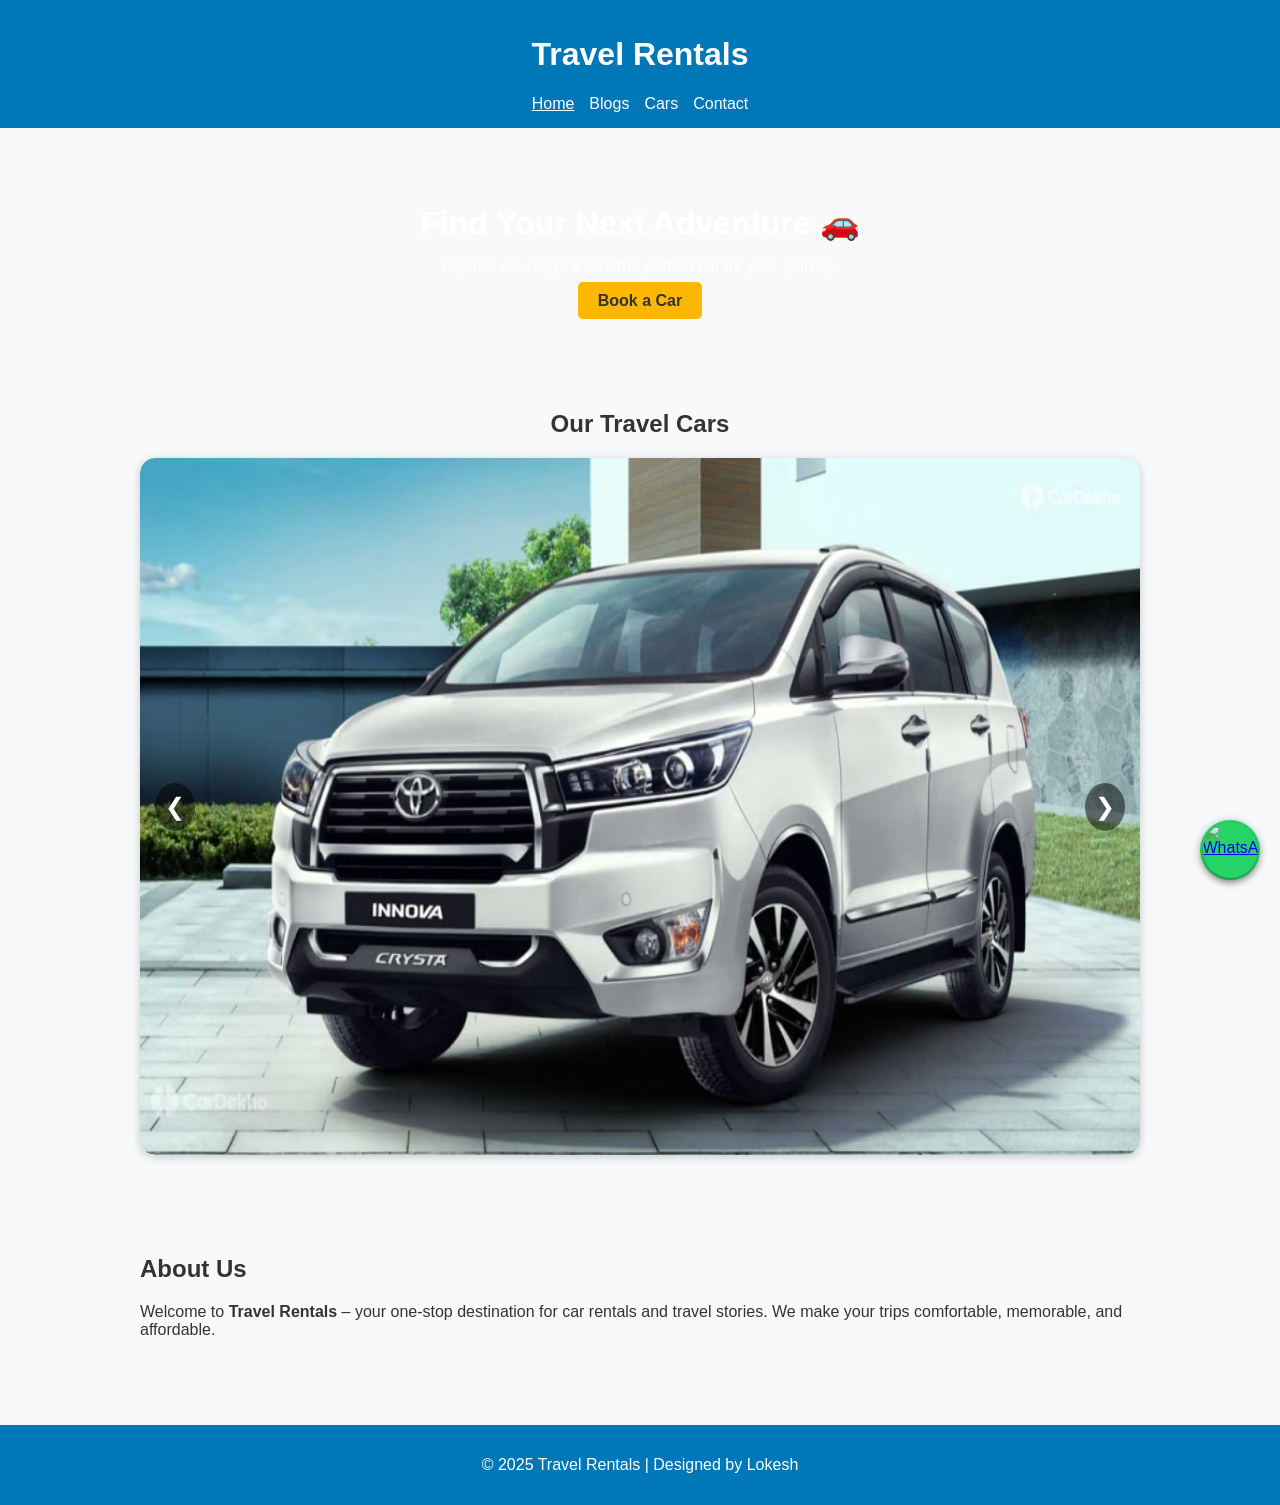
==== index.html @ 4d09bce2 "code added" ====
<!DOCTYPE html>
<html lang="en">
<head>
  <meta charset="UTF-8" />
  <meta name="viewport" content="width=device-width, initial-scale=1.0" />
  <title>Travel Rentals & Blog</title>
  <link rel="stylesheet" href="css/style.css" />
</head>
<body>
  <header>
    <h1>Travel Rentals</h1>
    <nav id="navbar">
      <a href="index.html" class="active">Home</a>
      <a href="blogs.html">Blogs</a>
      <a href="cars.html">Cars</a>
      <a href="contact.html">Contact</a>
    </nav>
  </header>

  <section class="hero">
    <h2>Find Your Next Adventure 🚗</h2>
    <p>Explore our blogs & rent the perfect car for your journey.</p>
    <a href="cars.html" class="btn">Book a Car</a>
  </section>

  <section class="slider-section">
  <h2>Our Travel Cars</h2>

  <div class="slider-container">
    <div class="slider">
      <img src="cars/innova.avif" alt="Slide 1" />
      <img src="cars/mahendra-xuv.jpg" alt="Slide 2" />
      <img src="cars/maruti-ertiga.jpg" alt="Slide 3" />
      <img src="cars/marutisuzuki-dzire.jpeg" alt="Slide 4" />
    </div>

    <button class="prev">&#10094;</button>
    <button class="next">&#10095;</button>
  </div>
</section>

  <section class="about">
    <h2>About Us</h2>
    <p>
      Welcome to <strong>Travel Rentals</strong> – your one-stop destination for car rentals and travel stories.
      We make your trips comfortable, memorable, and affordable.
    </p>
  </section>

  <footer>
    <p>© 2025 Travel Rentals | Designed by Lokesh</p>
  </footer>

  <!-- Floating WhatsApp Button -->
  <a href="https://wa.me/9111442103?text=Hi!%20I%20want%20to%20book%20a%20car%20for%20my%20trip."
     class="whatsapp-float" target="_blank">
    <img src="https://cdn-icons-png.flaticon.com/512/733/733585.png" alt="WhatsApp" />
  </a>

  <!-- Floating Book Now Button -->
  <a href="cars.html" class="book-now">Book Now</a>

  <script src="js/script.js"></script>
</body>
</html>
---- css/style.css ----
body {
  margin: 0;
  font-family: "Poppins", sans-serif;
  background: #f8f9fa;
  color: #333;
}

header {
  background: #0077b6;
  color: white;
  text-align: center;
  padding: 15px 0;
}

nav {
  display: flex;
  justify-content: center;
  flex-wrap: wrap;
  gap: 15px;
}
nav a {
  color: white;
  text-decoration: none;
  font-weight: 500;
}
nav a.active, nav a:hover {
  text-decoration: underline;
}

.hero {
  text-align: center;
  padding: 50px 20px;
  background: url('https://source.unsplash.com/1600x600/?travel,road') no-repeat center/cover;
  color: white;
}
.hero h2 {
  font-size: 2em;
  margin-bottom: 10px;
}
.hero .btn {
  background: #ffb703;
  padding: 10px 20px;
  border-radius: 5px;
  color: #333;
  text-decoration: none;
  font-weight: 600;
}

.about, .blogs, .cars, .contact {
  padding: 30px 20px;
  max-width: 1000px;
  margin: auto;
}

.blogs article, .car-card {
  background: white;
  border-radius: 10px;
  box-shadow: 0 2px 8px rgba(0,0,0,0.1);
  margin-bottom: 20px;
  padding: 20px;
}
.blogs img, .car-card img {
  width: 100%;
  border-radius: 10px;
}

.book-btn {
  display: inline-block;
  background: #0077b6;
  color: white;
  padding: 10px 20px;
  border-radius: 5px;
  text-decoration: none;
  margin-top: 10px;
  transition: 0.3s;
}
.book-btn:hover {
  background: #005f8a;
}

footer {
  background: #0077b6;
  color: white;
  text-align: center;
  padding: 15px 0;
  margin-top: 40px;
}

.whatsapp-float {
  position: fixed;
  bottom: 80px;
  right: 20px;
  width: 60px;
  height: 60px;
  background-color: #25d366;
  border-radius: 50%;
  display: flex;
  align-items: center;
  justify-content: center;
  box-shadow: 0 2px 10px rgba(0,0,0,0.3);
  z-index: 999;
}
.whatsapp-float img {
  width: 35px;
  height: 35px;
}

.book-now {
  position: fixed;
  bottom: 20px;
  right: 20px;
  background: #ffb703;
  color: black;
  padding: 12px 20px;
  border-radius: 30px;
  font-weight: 600;
  text-decoration: none;
  box-shadow: 0 2px 10px rgba(0,0,0,0.3);
  z-index: 999;
  display: none; /* shown on scroll via JS */
}

/* Contact Form */
form {
  display: flex;
  flex-direction: column;
  gap: 10px;
}
input, textarea {
  width: 100%;
  padding: 10px;
  border-radius: 5px;
  border: 1px solid #ccc;
}
button {
  background: #0077b6;
  color: white;
  border: none;
  padding: 10px;
  border-radius: 5px;
  cursor: pointer;
}
button:hover {
  background: #005f8a;
}

/* Slider Section */
.slider-section {
  text-align: center;
  padding: 30px 15px;
}

.slider-container {
  position: relative;
  max-width: 1000px;
  margin: 20px auto;
  overflow: hidden;
  border-radius: 15px;
  box-shadow: 0 2px 10px rgba(0,0,0,0.2);
}

.slider {
  display: flex;
  transition: transform 0.6s ease-in-out;
}

.slider img {
  width: 100%;
  flex-shrink: 0;
  border-radius: 15px;
}

/* Arrows */
.slider-container button {
  position: absolute;
  top: 50%;
  transform: translateY(-50%);
  background-color: rgba(0,0,0,0.5);
  color: white;
  border: none;
  padding: 10px;
  font-size: 24px;
  cursor: pointer;
  border-radius: 50%;
  transition: background 0.3s;
}
.slider-container button:hover {
  background-color: rgba(0,0,0,0.7);
}
.prev {
  left: 15px;
}
.next {
  right: 15px;
}

/* Dots (optional pagination) */
.dots {
  text-align: center;
  margin-top: 10px;
}
.dot {
  height: 12px;
  width: 12px;
  margin: 0 5px;
  background-color: #bbb;
  border-radius: 50%;
  display: inline-block;
  transition: background-color 0.6s ease;
}
.active-dot {
  background-color: #0077b6;
}

@media (max-width: 768px) {
  .slider-container button {
    padding: 6px;
    font-size: 20px;
  }
}

/* ---------- Blogs Section ---------- */
.blogs {
  display: grid;
  grid-template-columns: repeat(auto-fit, minmax(300px, 1fr));
  gap: 25px;
  padding: 40px 20px;
  background: #f9f9f9;
}

.blogs article {
  background: #fff;
  border-radius: 12px;
  overflow: hidden;
  box-shadow: 0 4px 10px rgba(0,0,0,0.1);
  transition: transform 0.3s ease, box-shadow 0.3s ease;
}

.blogs article:hover {
  transform: translateY(-6px);
  box-shadow: 0 8px 20px rgba(0,0,0,0.2);
}

.blogs img {
  width: 100%;
  height: 220px;
  object-fit: cover;
}

.blogs h2 {
  font-size: 20px;
  margin: 15px;
  color: #0077b6;
}

.blogs p {
  font-size: 15px;
  color: #444;
  margin: 0 15px 20px;
  line-height: 1.6;
}

/* ---------- WhatsApp Floating Button ---------- */
.whatsapp-float {
  position: fixed;
  bottom: 20px;
  right: 20px;
  z-index: 100;
}

.whatsapp-float img {
  width: 55px;
  height: 55px;
  border-radius: 50%;
  box-shadow: 0 4px 6px rgba(0,0,0,0.3);
  transition: transform 0.3s;
}

.whatsapp-float img:hover {
  transform: scale(1.1);
}

/* ---------- Responsive ---------- */
@media (max-width: 768px) {
  .blogs {
    padding: 20px 10px;
  }

  .blogs h2 {
    font-size: 18px;
  }

  .blogs p {
    font-size: 14px;
  }

  .whatsapp-float img {
    width: 48px;
    height: 48px;
  }
}


/* Responsive */
@media (max-width: 768px) {
  .hero h2 { font-size: 1.6em; }
  .hero { padding: 40px 15px; }
  nav a { font-size: 0.9em; }
  .book-now { display: block; }
}
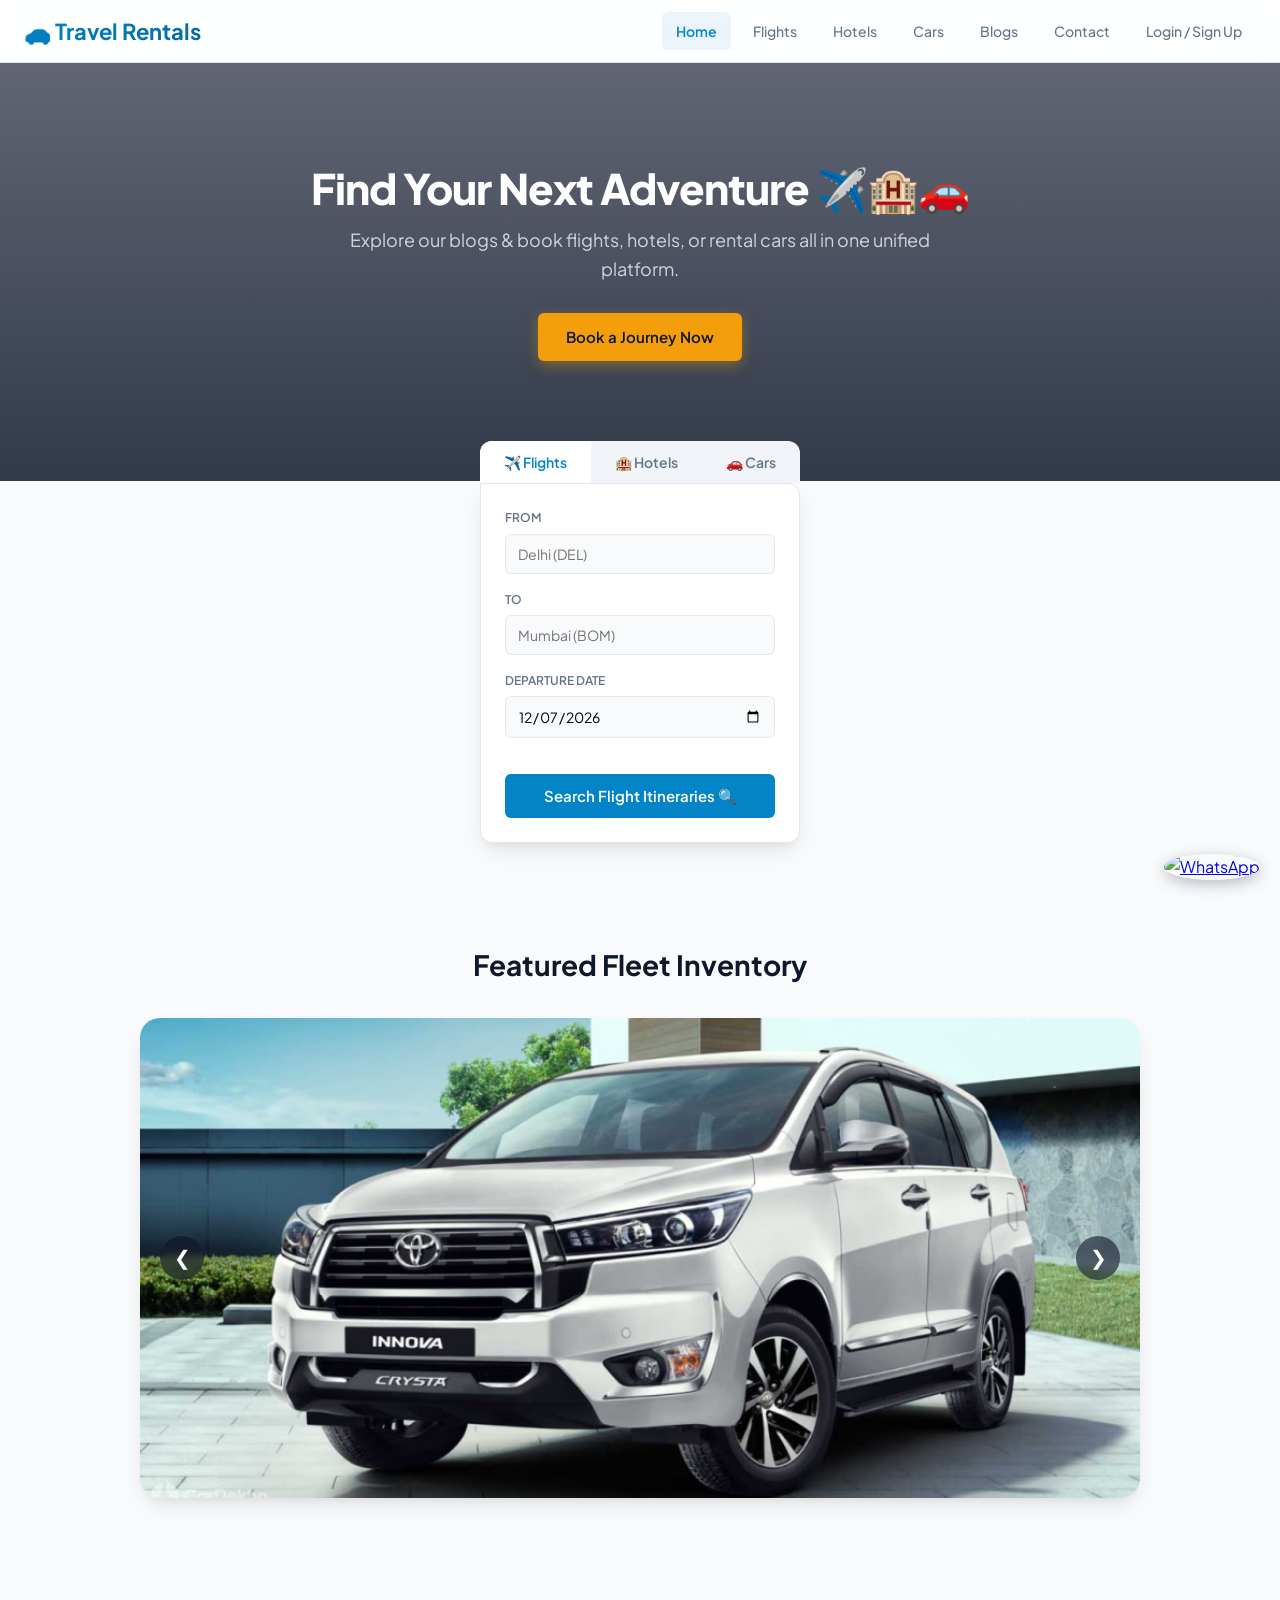
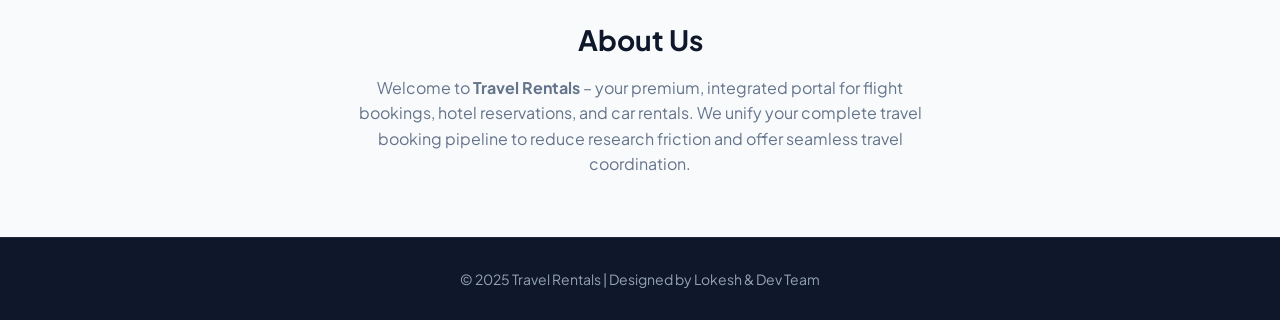
==== commit c9640982: "Upgrade Travel Rentals to Integrated Booking Platform with Flights, Hotels, Cars, Checkout, and Dash" ====
--- a/index.html
+++ b/index.html
@@ -3,52 +3,138 @@
 <head>
   <meta charset="UTF-8" />
   <meta name="viewport" content="width=device-width, initial-scale=1.0" />
-  <title>Travel Rentals & Blog</title>
+  <title>Travel Rentals & Unified Booking Platform</title>
   <link rel="stylesheet" href="css/style.css" />
 </head>
 <body>
   <header>
-    <h1>Travel Rentals</h1>
+    <h1>🚗 Travel Rentals</h1>
     <nav id="navbar">
       <a href="index.html" class="active">Home</a>
+      <a href="flights.html">Flights</a>
+      <a href="hotels.html">Hotels</a>
+      <a href="cars.html">Cars</a>
       <a href="blogs.html">Blogs</a>
-      <a href="cars.html">Cars</a>
       <a href="contact.html">Contact</a>
     </nav>
   </header>
 
+  <!-- Hero Section -->
   <section class="hero">
-    <h2>Find Your Next Adventure 🚗</h2>
-    <p>Explore our blogs & rent the perfect car for your journey.</p>
-    <a href="cars.html" class="btn">Book a Car</a>
+    <h2>Find Your Next Adventure ✈️🏨🚗</h2>
+    <p>Explore our blogs & book flights, hotels, or rental cars all in one unified platform.</p>
+    <a href="flights.html" class="btn" style="margin-bottom: 20px;">Book a Journey Now</a>
   </section>
 
+  <!-- Integrated Quick Search tabs -->
+  <div class="search-panel">
+    <div class="search-tabs">
+      <button class="search-tab-btn active" onclick="switchSearchTab('flight')">✈️ Flights</button>
+      <button class="search-tab-btn" onclick="switchSearchTab('hotel')">🏨 Hotels</button>
+      <button class="search-tab-btn" onclick="switchSearchTab('car')">🚗 Cars</button>
+    </div>
+    
+    <div class="search-tab-content">
+      <!-- Flight search tab -->
+      <div id="flight-search-pane" class="search-tab-pane active">
+        <form id="heroFlightSearch">
+          <div class="search-grid">
+            <div class="search-field">
+              <label for="h-from">From</label>
+              <input type="text" id="h-from" placeholder="Delhi (DEL)" required />
+            </div>
+            <div class="search-field">
+              <label for="h-to">To</label>
+              <input type="text" id="h-to" placeholder="Mumbai (BOM)" required />
+            </div>
+            <div class="search-field">
+              <label for="h-date">Departure Date</label>
+              <input type="date" id="h-date" required />
+            </div>
+          </div>
+          <button type="submit" class="search-submit-btn">Search Flight Itineraries 🔍</button>
+        </form>
+      </div>
+
+      <!-- Hotel search tab -->
+      <div id="hotel-search-pane" class="search-tab-pane">
+        <form id="heroHotelSearch">
+          <div class="search-grid">
+            <div class="search-field">
+              <label for="h-dest">Destination</label>
+              <select id="h-dest">
+                <option value="Delhi">Delhi</option>
+                <option value="Goa">Goa</option>
+                <option value="Jaipur">Jaipur</option>
+                <option value="Kerala">Kerala</option>
+              </select>
+            </div>
+            <div class="search-field">
+              <label for="h-checkin">Check-In</label>
+              <input type="date" id="h-checkin" required />
+            </div>
+            <div class="search-field">
+              <label for="h-checkout">Check-Out</label>
+              <input type="date" id="h-checkout" required />
+            </div>
+          </div>
+          <button type="submit" class="search-submit-btn">Search Hotels & Rooms 🔍</button>
+        </form>
+      </div>
+
+      <!-- Car search tab -->
+      <div id="car-search-pane" class="search-tab-pane">
+        <form id="heroCarSearch">
+          <div class="search-grid">
+            <div class="search-field">
+              <label for="h-loc">Location</label>
+              <select id="h-loc">
+                <option value="Delhi">Delhi</option>
+                <option value="Mumbai">Mumbai</option>
+                <option value="Bangalore">Bangalore</option>
+                <option value="Goa">Goa</option>
+              </select>
+            </div>
+            <div class="search-field">
+              <label for="h-pickup">Pickup Date</label>
+              <input type="date" id="h-pickup" required />
+            </div>
+            <div class="search-field">
+              <label for="h-dropoff">Dropoff Date</label>
+              <input type="date" id="h-dropoff" required />
+            </div>
+          </div>
+          <button type="submit" class="search-submit-btn">Search Rental Vehicles 🔍</button>
+        </form>
+      </div>
+    </div>
+  </div>
+
+  <!-- Image Slider Section -->
   <section class="slider-section">
-  <h2>Our Travel Cars</h2>
-
-  <div class="slider-container">
-    <div class="slider">
-      <img src="cars/innova.avif" alt="Slide 1" />
-      <img src="cars/mahendra-xuv.jpg" alt="Slide 2" />
-      <img src="cars/maruti-ertiga.jpg" alt="Slide 3" />
-      <img src="cars/marutisuzuki-dzire.jpeg" alt="Slide 4" />
+    <h2>Featured Fleet Inventory</h2>
+    <div class="slider-container">
+      <div class="slider">
+        <img src="cars/innova.avif" alt="Toyota Innova" />
+        <img src="cars/mahendra-xuv.jpg" alt="Mahindra XUV" />
+        <img src="cars/maruti-ertiga.jpg" alt="Maruti Ertiga" />
+        <img src="cars/marutisuzuki-dzire.jpeg" alt="Maruti Dzire" />
+      </div>
+      <button class="prev">&#10094;</button>
+      <button class="next">&#10095;</button>
     </div>
-
-    <button class="prev">&#10094;</button>
-    <button class="next">&#10095;</button>
-  </div>
-</section>
-
+  </section>
+
+  <!-- About Section -->
   <section class="about">
     <h2>About Us</h2>
     <p>
-      Welcome to <strong>Travel Rentals</strong> – your one-stop destination for car rentals and travel stories.
-      We make your trips comfortable, memorable, and affordable.
+      Welcome to <strong>Travel Rentals</strong> – your premium, integrated portal for flight bookings, hotel reservations, and car rentals. We unify your complete travel booking pipeline to reduce research friction and offer seamless travel coordination.
     </p>
   </section>
 
   <footer>
-    <p>© 2025 Travel Rentals | Designed by Lokesh</p>
+    <p>© 2025 Travel Rentals | Designed by Lokesh & Dev Team</p>
   </footer>
 
   <!-- Floating WhatsApp Button -->
@@ -58,8 +144,68 @@
   </a>
 
   <!-- Floating Book Now Button -->
-  <a href="cars.html" class="book-now">Book Now</a>
-
+  <a href="flights.html" class="book-now">Book Now</a>
+
+  <script src="js/db.js"></script>
+  <script src="js/auth.js"></script>
+  <script src="js/app.js"></script>
   <script src="js/script.js"></script>
+  <script>
+    // Tab switching inside hero search panel
+    function switchSearchTab(tab) {
+      document.querySelectorAll(".search-tab-btn").forEach(btn => btn.classList.remove("active"));
+      document.querySelectorAll(".search-tab-pane").forEach(pane => pane.classList.remove("active"));
+      
+      const activeBtn = Array.from(document.querySelectorAll(".search-tab-btn")).find(btn => btn.innerText.toLowerCase().includes(tab));
+      if (activeBtn) activeBtn.classList.add("active");
+      
+      document.getElementById(`${tab}-search-pane`).classList.add("active");
+    }
+
+    // Set default values for search dates
+    const todayStr = new Date().toISOString().split("T")[0];
+    const tomorrow = new Date();
+    tomorrow.setDate(tomorrow.getDate() + 1);
+    const tomorrowStr = tomorrow.toISOString().split("T")[0];
+    const dayAfter = new Date();
+    dayAfter.setDate(tomorrow.getDate() + 2);
+    const dayAfterStr = dayAfter.toISOString().split("T")[0];
+
+    document.getElementById("h-date").value = tomorrowStr;
+    document.getElementById("h-date").min = tomorrowStr;
+    document.getElementById("h-checkin").value = tomorrowStr;
+    document.getElementById("h-checkin").min = tomorrowStr;
+    document.getElementById("h-checkout").value = dayAfterStr;
+    document.getElementById("h-checkout").min = dayAfterStr;
+    document.getElementById("h-pickup").value = tomorrowStr;
+    document.getElementById("h-pickup").min = tomorrowStr;
+    document.getElementById("h-dropoff").value = dayAfterStr;
+    document.getElementById("h-dropoff").min = dayAfterStr;
+
+    // Search submissions coordination using sessionStorage
+    document.getElementById("heroFlightSearch").addEventListener("submit", (e) => {
+      e.preventDefault();
+      sessionStorage.setItem("search_flight_from", document.getElementById("h-from").value);
+      sessionStorage.setItem("search_flight_to", document.getElementById("h-to").value);
+      sessionStorage.setItem("search_flight_date", document.getElementById("h-date").value);
+      window.location.href = "flights.html";
+    });
+
+    document.getElementById("heroHotelSearch").addEventListener("submit", (e) => {
+      e.preventDefault();
+      sessionStorage.setItem("search_hotel_dest", document.getElementById("h-dest").value);
+      sessionStorage.setItem("search_hotel_checkin", document.getElementById("h-checkin").value);
+      sessionStorage.setItem("search_hotel_checkout", document.getElementById("h-checkout").value);
+      window.location.href = "hotels.html";
+    });
+
+    document.getElementById("heroCarSearch").addEventListener("submit", (e) => {
+      e.preventDefault();
+      sessionStorage.setItem("search_car_loc", document.getElementById("h-loc").value);
+      sessionStorage.setItem("search_car_pickup", document.getElementById("h-pickup").value);
+      sessionStorage.setItem("search_car_dropoff", document.getElementById("h-dropoff").value);
+      window.location.href = "cars.html";
+    });
+  </script>
 </body>
 </html>
--- a/css/style.css
+++ b/css/style.css
@@ -1,244 +1,1299 @@
+/* Travel Rentals Modern Design System & Style Sheets */
+
+@import url('https://fonts.googleapis.com/css2?family=Plus+Jakarta+Sans:wght@300;400;500;600;700&display=swap');
+
+:root {
+  --primary: #0284c7;        /* Sky Blue */
+  --primary-dark: #0369a1;   /* Dark Sky Blue */
+  --secondary: #f59e0b;      /* Warm Amber Accent */
+  --secondary-hover: #d97706;
+  --bg-main: #f8fafc;        /* Slate Light */
+  --bg-card: #ffffff;
+  --text-main: #0f172a;      /* Dark Slate */
+  --text-muted: #64748b;
+  --text-light: #f1f5f9;
+  --border: #e2e8f0;
+  --success: #10b981;
+  --danger: #ef4444;
+  --shadow-sm: 0 1px 3px rgba(0,0,0,0.05);
+  --shadow-md: 0 4px 15px -3px rgba(0,0,0,0.08), 0 2px 6px -2px rgba(0,0,0,0.04);
+  --shadow-lg: 0 10px 25px -5px rgba(0,0,0,0.1), 0 8px 10px -6px rgba(0,0,0,0.05);
+  --radius-sm: 6px;
+  --radius-md: 12px;
+  --radius-lg: 20px;
+  --font: 'Plus Jakarta Sans', sans-serif;
+  --transition: all 0.3s cubic-bezier(0.4, 0, 0.2, 1);
+}
+
+/* Base Styles */
+* {
+  box-sizing: border-box;
+  margin: 0;
+  padding: 0;
+}
+
 body {
-  margin: 0;
-  font-family: "Poppins", sans-serif;
-  background: #f8f9fa;
-  color: #333;
-}
-
+  font-family: var(--font);
+  background-color: var(--bg-main);
+  color: var(--text-main);
+  line-height: 1.6;
+  display: flex;
+  flex-direction: column;
+  min-height: 100vh;
+}
+
+/* Header & Nav */
 header {
-  background: #0077b6;
+  background: rgba(255, 255, 255, 0.85);
+  backdrop-filter: blur(12px);
+  -webkit-backdrop-filter: blur(12px);
+  border-bottom: 1px solid var(--border);
+  position: sticky;
+  top: 0;
+  z-index: 1000;
+  padding: 12px 24px;
+  display: flex;
+  justify-content: space-between;
+  align-items: center;
+  box-shadow: var(--shadow-sm);
+  transition: var(--transition);
+}
+
+header h1 {
+  font-size: 22px;
+  font-weight: 700;
+  background: linear-gradient(135deg, var(--primary), var(--primary-dark));
+  -webkit-background-clip: text;
+  -webkit-text-fill-color: transparent;
+  display: flex;
+  align-items: center;
+  gap: 8px;
+}
+
+nav {
+  display: flex;
+  align-items: center;
+  gap: 8px;
+}
+
+nav a {
+  color: var(--text-muted);
+  text-decoration: none;
+  font-weight: 500;
+  font-size: 14px;
+  padding: 8px 14px;
+  border-radius: var(--radius-sm);
+  transition: var(--transition);
+}
+
+nav a:hover {
+  color: var(--primary);
+  background: rgba(2, 132, 199, 0.05);
+}
+
+nav a.active {
+  color: var(--primary);
+  background: rgba(2, 132, 199, 0.08);
+  font-weight: 600;
+}
+
+/* Nav Cart Badge */
+.cart-badge {
+  background: var(--danger);
+  color: white;
+  border-radius: 50%;
+  padding: 2px 7px;
+  font-size: 11px;
+  font-weight: 700;
+  margin-left: 4px;
+  display: inline-block;
+  vertical-align: middle;
+}
+
+/* Hero Section */
+.hero {
+  padding: 100px 24px;
+  background: linear-gradient(rgba(15, 23, 42, 0.65), rgba(15, 23, 42, 0.85)), 
+              url('https://images.unsplash.com/photo-1506012787146-f92b2d7d6d96?auto=format&fit=crop&w=1600&q=80') no-repeat center center/cover;
   color: white;
   text-align: center;
-  padding: 15px 0;
-}
-
-nav {
-  display: flex;
-  justify-content: center;
-  flex-wrap: wrap;
-  gap: 15px;
-}
-nav a {
-  color: white;
+  position: relative;
+  overflow: hidden;
+}
+
+.hero h2 {
+  font-size: 42px;
+  font-weight: 800;
+  margin-bottom: 12px;
+  letter-spacing: -1px;
+  line-height: 1.2;
+}
+
+.hero p {
+  font-size: 18px;
+  color: rgba(241, 245, 249, 0.8);
+  max-width: 600px;
+  margin: 0 auto 30px;
+}
+
+.hero .btn {
+  background: var(--secondary);
+  color: var(--text-main);
+  padding: 12px 28px;
+  border-radius: var(--radius-sm);
   text-decoration: none;
-  font-weight: 500;
-}
-nav a.active, nav a:hover {
-  text-decoration: underline;
-}
-
-.hero {
-  text-align: center;
-  padding: 50px 20px;
-  background: url('https://source.unsplash.com/1600x600/?travel,road') no-repeat center/cover;
-  color: white;
-}
-.hero h2 {
-  font-size: 2em;
-  margin-bottom: 10px;
-}
-.hero .btn {
-  background: #ffb703;
-  padding: 10px 20px;
-  border-radius: 5px;
-  color: #333;
-  text-decoration: none;
-  font-weight: 600;
-}
-
-.about, .blogs, .cars, .contact {
-  padding: 30px 20px;
+  font-weight: 600;
+  font-size: 15px;
+  box-shadow: 0 4px 14px rgba(245, 158, 11, 0.4);
+  transition: var(--transition);
+  border: none;
+  cursor: pointer;
+  display: inline-block;
+}
+
+.hero .btn:hover {
+  background: var(--secondary-hover);
+  transform: translateY(-2px);
+}
+
+/* Dynamic Tabbed Search Panel */
+.search-panel {
   max-width: 1000px;
-  margin: auto;
-}
-
-.blogs article, .car-card {
-  background: white;
-  border-radius: 10px;
-  box-shadow: 0 2px 8px rgba(0,0,0,0.1);
+  margin: -40px auto 40px;
+  position: relative;
+  z-index: 10;
+  padding: 0 16px;
+}
+
+.search-tabs {
+  display: flex;
+  background: #f1f5f9;
+  border-radius: var(--radius-md) var(--radius-md) 0 0;
+  overflow: hidden;
+  max-width: fit-content;
+}
+
+.search-tab-btn {
+  background: none;
+  border: none;
+  padding: 12px 24px;
+  font-family: var(--font);
+  font-size: 14px;
+  font-weight: 600;
+  color: var(--text-muted);
+  cursor: pointer;
+  display: flex;
+  align-items: center;
+  gap: 8px;
+  transition: var(--transition);
+}
+
+.search-tab-btn.active {
+  background: var(--bg-card);
+  color: var(--primary);
+}
+
+.search-tab-content {
+  background: var(--bg-card);
+  border-radius: 0 var(--radius-md) var(--radius-md) var(--radius-md);
+  padding: 24px;
+  box-shadow: var(--shadow-lg);
+  border: 1px solid var(--border);
+}
+
+.search-tab-pane {
+  display: none;
+}
+
+.search-tab-pane.active {
+  display: block;
+}
+
+.search-grid {
+  display: grid;
+  grid-template-columns: repeat(auto-fit, minmax(200px, 1fr));
+  gap: 16px;
   margin-bottom: 20px;
-  padding: 20px;
-}
-.blogs img, .car-card img {
+}
+
+.search-field {
+  display: flex;
+  flex-direction: column;
+  gap: 6px;
+}
+
+.search-field label {
+  font-size: 12px;
+  font-weight: 600;
+  color: var(--text-muted);
+  text-transform: uppercase;
+}
+
+.search-field input, .search-field select {
+  padding: 10px 12px;
+  border: 1px solid var(--border);
+  border-radius: var(--radius-sm);
+  font-family: var(--font);
+  font-size: 14px;
+  background: #f8fafc;
+  outline: none;
+  transition: var(--transition);
+}
+
+.search-field input:focus, .search-field select:focus {
+  border-color: var(--primary);
+  background: #fff;
+  box-shadow: 0 0 0 3px rgba(2, 132, 199, 0.15);
+}
+
+.search-submit-btn {
   width: 100%;
-  border-radius: 10px;
-}
-
-.book-btn {
-  display: inline-block;
-  background: #0077b6;
-  color: white;
-  padding: 10px 20px;
-  border-radius: 5px;
-  text-decoration: none;
-  margin-top: 10px;
-  transition: 0.3s;
-}
-.book-btn:hover {
-  background: #005f8a;
-}
-
-footer {
-  background: #0077b6;
-  color: white;
-  text-align: center;
-  padding: 15px 0;
-  margin-top: 40px;
-}
-
-.whatsapp-float {
-  position: fixed;
-  bottom: 80px;
-  right: 20px;
-  width: 60px;
-  height: 60px;
-  background-color: #25d366;
-  border-radius: 50%;
-  display: flex;
-  align-items: center;
-  justify-content: center;
-  box-shadow: 0 2px 10px rgba(0,0,0,0.3);
-  z-index: 999;
-}
-.whatsapp-float img {
-  width: 35px;
-  height: 35px;
-}
-
-.book-now {
-  position: fixed;
-  bottom: 20px;
-  right: 20px;
-  background: #ffb703;
-  color: black;
-  padding: 12px 20px;
-  border-radius: 30px;
-  font-weight: 600;
-  text-decoration: none;
-  box-shadow: 0 2px 10px rgba(0,0,0,0.3);
-  z-index: 999;
-  display: none; /* shown on scroll via JS */
-}
-
-/* Contact Form */
-form {
-  display: flex;
-  flex-direction: column;
-  gap: 10px;
-}
-input, textarea {
-  width: 100%;
-  padding: 10px;
-  border-radius: 5px;
-  border: 1px solid #ccc;
-}
-button {
-  background: #0077b6;
+  background: var(--primary);
   color: white;
   border: none;
-  padding: 10px;
-  border-radius: 5px;
+  padding: 12px;
+  font-family: var(--font);
+  font-size: 15px;
+  font-weight: 600;
+  border-radius: var(--radius-sm);
   cursor: pointer;
-}
-button:hover {
-  background: #005f8a;
+  transition: var(--transition);
+  display: flex;
+  align-items: center;
+  justify-content: center;
+  gap: 8px;
+}
+
+.search-submit-btn:hover {
+  background: var(--primary-dark);
 }
 
 /* Slider Section */
 .slider-section {
   text-align: center;
-  padding: 30px 15px;
+  padding: 60px 24px;
+  max-width: 1200px;
+  margin: 0 auto;
+}
+
+.slider-section h2 {
+  font-size: 28px;
+  font-weight: 700;
+  margin-bottom: 8px;
 }
 
 .slider-container {
   position: relative;
   max-width: 1000px;
-  margin: 20px auto;
+  margin: 30px auto 0;
   overflow: hidden;
-  border-radius: 15px;
-  box-shadow: 0 2px 10px rgba(0,0,0,0.2);
+  border-radius: var(--radius-lg);
+  box-shadow: var(--shadow-lg);
 }
 
 .slider {
   display: flex;
-  transition: transform 0.6s ease-in-out;
+  transition: transform 0.6s cubic-bezier(0.4, 0, 0.2, 1);
 }
 
 .slider img {
   width: 100%;
+  height: 480px;
+  object-fit: cover;
   flex-shrink: 0;
-  border-radius: 15px;
-}
-
-/* Arrows */
+}
+
 .slider-container button {
   position: absolute;
   top: 50%;
   transform: translateY(-50%);
-  background-color: rgba(0,0,0,0.5);
+  background: rgba(15, 23, 42, 0.6);
   color: white;
   border: none;
-  padding: 10px;
-  font-size: 24px;
+  width: 44px;
+  height: 44px;
+  font-size: 20px;
   cursor: pointer;
   border-radius: 50%;
-  transition: background 0.3s;
-}
+  display: flex;
+  align-items: center;
+  justify-content: center;
+  backdrop-filter: blur(4px);
+  transition: var(--transition);
+}
+
 .slider-container button:hover {
-  background-color: rgba(0,0,0,0.7);
-}
-.prev {
-  left: 15px;
-}
-.next {
+  background: rgba(15, 23, 42, 0.9);
+}
+
+.prev { left: 20px; }
+.next { right: 20px; }
+
+/* Main Content Areas */
+.about, .contact, .login-container {
+  padding: 60px 24px;
+  max-width: 800px;
+  margin: 0 auto;
+}
+
+.about h2, .contact h2 {
+  font-size: 28px;
+  text-align: center;
+  margin-bottom: 12px;
+}
+
+.about p {
+  text-align: center;
+  color: var(--text-muted);
+  font-size: 16px;
+  max-width: 600px;
+  margin: 0 auto;
+}
+
+/* Grids for Listings */
+.results-container {
+  max-width: 1200px;
+  margin: 0 auto 60px;
+  padding: 0 24px;
+  display: grid;
+  grid-template-columns: 280px 1fr;
+  gap: 30px;
+}
+
+/* Filters Sidebar */
+.filters-sidebar {
+  background: var(--bg-card);
+  border: 1px solid var(--border);
+  border-radius: var(--radius-md);
+  padding: 20px;
+  box-shadow: var(--shadow-sm);
+  height: fit-content;
+  position: sticky;
+  top: 90px;
+}
+
+.filters-sidebar h3 {
+  font-size: 16px;
+  font-weight: 700;
+  margin-bottom: 20px;
+  border-bottom: 1px solid var(--border);
+  padding-bottom: 10px;
+}
+
+.filter-group {
+  margin-bottom: 20px;
+}
+
+.filter-group label {
+  display: block;
+  font-size: 13px;
+  font-weight: 600;
+  color: var(--text-muted);
+  margin-bottom: 8px;
+}
+
+.filter-group select, .filter-group input {
+  width: 100%;
+  padding: 8px 12px;
+  border: 1px solid var(--border);
+  border-radius: var(--radius-sm);
+  font-family: var(--font);
+  font-size: 13px;
+}
+
+/* Listing Grids */
+.listings-grid {
+  display: grid;
+  grid-template-columns: repeat(auto-fill, minmax(280px, 1fr));
+  gap: 24px;
+}
+
+.listings-list {
+  display: flex;
+  flex-direction: column;
+  gap: 20px;
+}
+
+/* Cards Layouts */
+.car-card, .hotel-card, .flight-card {
+  background: var(--bg-card);
+  border: 1px solid var(--border);
+  border-radius: var(--radius-md);
+  overflow: hidden;
+  box-shadow: var(--shadow-sm);
+  transition: var(--transition);
+  display: flex;
+  flex-direction: column;
+}
+
+.car-card:hover, .hotel-card:hover, .flight-card:hover {
+  transform: translateY(-4px);
+  box-shadow: var(--shadow-lg);
+  border-color: rgba(2, 132, 199, 0.2);
+}
+
+.car-card img, .hotel-card img {
+  width: 100%;
+  height: 200px;
+  object-fit: cover;
+}
+
+.card-content {
+  padding: 20px;
+  display: flex;
+  flex-direction: column;
+  flex-grow: 1;
+}
+
+.card-title {
+  font-size: 18px;
+  font-weight: 700;
+  margin-bottom: 6px;
+}
+
+.card-meta {
+  font-size: 13px;
+  color: var(--text-muted);
+  margin-bottom: 12px;
+  display: flex;
+  flex-wrap: wrap;
+  gap: 8px;
+}
+
+.meta-badge {
+  background: #f1f5f9;
+  padding: 2px 8px;
+  border-radius: 4px;
+  font-weight: 500;
+}
+
+.amenity-list {
+  display: flex;
+  flex-wrap: wrap;
+  gap: 6px;
+  margin-bottom: 16px;
+}
+
+.amenity-badge {
+  font-size: 11px;
+  background: #f0fdf4;
+  color: #166534;
+  padding: 3px 8px;
+  border-radius: 9999px;
+  font-weight: 600;
+  border: 1px solid #bbf7d0;
+}
+
+.rating-stars {
+  color: #fbbf24;
+  font-size: 14px;
+  margin-bottom: 8px;
+  display: flex;
+  align-items: center;
+  gap: 4px;
+}
+
+.rating-text {
+  font-size: 12px;
+  color: var(--text-muted);
+  font-weight: 500;
+}
+
+.price-container {
+  margin-top: auto;
+  border-top: 1px solid var(--border);
+  padding-top: 14px;
+  display: flex;
+  justify-content: space-between;
+  align-items: flex-end;
+}
+
+.price-label {
+  font-size: 11px;
+  color: var(--text-muted);
+  text-transform: uppercase;
+  font-weight: 600;
+}
+
+.price-value {
+  font-size: 20px;
+  font-weight: 800;
+  color: var(--primary-dark);
+}
+
+.book-btn {
+  display: block;
+  background: var(--primary);
+  color: white;
+  text-align: center;
+  padding: 10px;
+  border-radius: var(--radius-sm);
+  text-decoration: none;
+  font-weight: 600;
+  font-size: 14px;
+  margin-top: 12px;
+  border: none;
+  cursor: pointer;
+  transition: var(--transition);
+}
+
+.book-btn:hover {
+  background: var(--primary-dark);
+}
+
+/* Flights Special Card Layout (List Mode) */
+.flight-card {
+  flex-direction: row;
+  align-items: center;
+  padding: 20px;
+}
+
+.flight-info {
+  display: grid;
+  grid-template-columns: 80px 1fr 120px 1fr 140px;
+  gap: 15px;
+  align-items: center;
+  flex-grow: 1;
+}
+
+.flight-logo-code {
+  display: flex;
+  flex-direction: column;
+  align-items: center;
+  text-align: center;
+}
+
+.flight-logo {
+  font-size: 28px;
+}
+
+.flight-code {
+  font-size: 12px;
+  font-weight: 700;
+  color: var(--text-muted);
+  margin-top: 4px;
+}
+
+.flight-time-box {
+  display: flex;
+  flex-direction: column;
+}
+
+.flight-time {
+  font-size: 18px;
+  font-weight: 700;
+}
+
+.flight-airport {
+  font-size: 12px;
+  color: var(--text-muted);
+}
+
+.flight-duration-box {
+  text-align: center;
+  position: relative;
+}
+
+.flight-duration {
+  font-size: 12px;
+  color: var(--text-muted);
+  font-weight: 500;
+}
+
+.flight-stops-line {
+  height: 2px;
+  background: var(--border);
+  position: relative;
+  margin: 6px 0;
+}
+
+.flight-stops-dot {
+  width: 6px;
+  height: 6px;
+  background: var(--primary);
+  border-radius: 50%;
+  position: absolute;
+  top: -2px;
+  left: 50%;
+  transform: translateX(-50%);
+}
+
+.flight-stops {
+  font-size: 11px;
+  font-weight: 600;
+  color: var(--text-muted);
+}
+
+.flight-status-badge {
+  font-size: 11px;
+  font-weight: 700;
+  padding: 3px 8px;
+  border-radius: 4px;
+  width: fit-content;
+}
+
+.status-ontime {
+  background: #ecfdf5;
+  color: #065f46;
+}
+
+.status-delayed {
+  background: #fef2f2;
+  color: #991b1b;
+}
+
+.flight-action-box {
+  display: flex;
+  flex-direction: column;
+  align-items: flex-end;
+  border-left: 1px solid var(--border);
+  padding-left: 20px;
+  justify-content: center;
+}
+
+.flight-class-selector {
+  margin-bottom: 8px;
+  padding: 4px 8px;
+  font-family: var(--font);
+  font-size: 12px;
+  font-weight: 600;
+  border-radius: 4px;
+  border-color: var(--border);
+}
+
+/* Price Tracking Widget */
+.price-tracking-widget {
+  background: #f0fdfa;
+  border: 1px solid #ccfbf1;
+  border-radius: var(--radius-md);
+  padding: 16px;
+  margin-bottom: 24px;
+  display: flex;
+  justify-content: space-between;
+  align-items: center;
+}
+
+.tracking-info h4 {
+  font-size: 14px;
+  font-weight: 700;
+  color: #0f766e;
+}
+
+.tracking-info p {
+  font-size: 12px;
+  color: #115e59;
+}
+
+/* Switch styling */
+.switch {
+  position: relative;
+  display: inline-block;
+  width: 50px;
+  height: 26px;
+}
+
+.switch input {
+  opacity: 0;
+  width: 0;
+  height: 0;
+}
+
+.slider-toggle {
+  position: absolute;
+  cursor: pointer;
+  top: 0;
+  left: 0;
+  right: 0;
+  bottom: 0;
+  background-color: #cbd5e1;
+  transition: .4s;
+  border-radius: 34px;
+}
+
+.slider-toggle:before {
+  position: absolute;
+  content: "";
+  height: 18px;
+  width: 18px;
+  left: 4px;
+  bottom: 4px;
+  background-color: white;
+  transition: .4s;
+  border-radius: 50%;
+}
+
+input:checked + .slider-toggle {
+  background-color: #0d9488;
+}
+
+input:checked + .slider-toggle:before {
+  transform: translateX(24px);
+}
+
+/* Modal and Detail Dialogs */
+.modal-overlay {
+  position: fixed;
+  top: 0;
+  left: 0;
+  right: 0;
+  bottom: 0;
+  background: rgba(15, 23, 42, 0.6);
+  backdrop-filter: blur(4px);
+  display: none;
+  align-items: center;
+  justify-content: center;
+  z-index: 2000;
+  padding: 16px;
+}
+
+.modal-content {
+  background: var(--bg-card);
+  border-radius: var(--radius-md);
+  max-width: 600px;
+  width: 100%;
+  padding: 24px;
+  box-shadow: var(--shadow-lg);
+  border: 1px solid var(--border);
+  position: relative;
+  animation: modalIn 0.3s ease;
+}
+
+@keyframes modalIn {
+  from { opacity: 0; transform: scale(0.95); }
+  to { opacity: 1; transform: scale(1); }
+}
+
+.modal-close {
+  position: absolute;
+  top: 16px;
+  right: 16px;
+  font-size: 20px;
+  border: none;
+  background: none;
+  cursor: pointer;
+  color: var(--text-muted);
+}
+
+/* Checkout View */
+.checkout-layout {
+  max-width: 1100px;
+  margin: 40px auto 60px;
+  padding: 0 24px;
+  display: grid;
+  grid-template-columns: 1fr 380px;
+  gap: 30px;
+}
+
+.checkout-section {
+  background: var(--bg-card);
+  border: 1px solid var(--border);
+  border-radius: var(--radius-md);
+  padding: 24px;
+  margin-bottom: 24px;
+  box-shadow: var(--shadow-sm);
+}
+
+.checkout-section h3 {
+  font-size: 18px;
+  font-weight: 700;
+  margin-bottom: 16px;
+  display: flex;
+  align-items: center;
+  gap: 8px;
+}
+
+.checkout-item {
+  display: flex;
+  gap: 16px;
+  border-bottom: 1px solid var(--border);
+  padding-bottom: 16px;
+  margin-bottom: 16px;
+  position: relative;
+}
+
+.checkout-item:last-child {
+  border-bottom: none;
+  padding-bottom: 0;
+  margin-bottom: 0;
+}
+
+.checkout-item-img {
+  width: 100px;
+  height: 70px;
+  object-fit: cover;
+  border-radius: var(--radius-sm);
+}
+
+.checkout-item-details {
+  flex-grow: 1;
+}
+
+.checkout-item-title {
+  font-weight: 700;
+  font-size: 15px;
+}
+
+.checkout-item-meta {
+  font-size: 12px;
+  color: var(--text-muted);
+}
+
+.checkout-item-price {
+  font-weight: 700;
+  color: var(--primary-dark);
+}
+
+.remove-cart-item {
+  position: absolute;
+  top: 0;
+  right: 0;
+  background: none;
+  border: none;
+  color: var(--danger);
+  cursor: pointer;
+  font-size: 13px;
+  font-weight: 500;
+}
+
+.summary-sidebar {
+  background: var(--bg-card);
+  border: 1px solid var(--border);
+  border-radius: var(--radius-md);
+  padding: 24px;
+  box-shadow: var(--shadow-sm);
+  height: fit-content;
+  position: sticky;
+  top: 90px;
+}
+
+.summary-row {
+  display: flex;
+  justify-content: space-between;
+  margin-bottom: 12px;
+  font-size: 14px;
+}
+
+.summary-total {
+  border-top: 1px solid var(--border);
+  padding-top: 16px;
+  margin-top: 16px;
+  font-size: 18px;
+  font-weight: 800;
+  display: flex;
+  justify-content: space-between;
+}
+
+/* Forms (Contact, Login, Payment) */
+form {
+  display: flex;
+  flex-direction: column;
+  gap: 16px;
+}
+
+.form-group {
+  display: flex;
+  flex-direction: column;
+  gap: 6px;
+}
+
+.form-group label {
+  font-size: 13px;
+  font-weight: 600;
+}
+
+.form-group input, .form-group textarea, .form-group select {
+  padding: 10px 14px;
+  border: 1px solid var(--border);
+  border-radius: var(--radius-sm);
+  font-family: var(--font);
+  font-size: 14px;
+  outline: none;
+}
+
+.form-group input:focus, .form-group textarea:focus {
+  border-color: var(--primary);
+  box-shadow: 0 0 0 3px rgba(2, 132, 199, 0.15);
+}
+
+/* Login/Signup Screen Styles */
+.auth-box {
+  background: var(--bg-card);
+  border: 1px solid var(--border);
+  border-radius: var(--radius-md);
+  padding: 32px;
+  box-shadow: var(--shadow-lg);
+  max-width: 450px;
+  margin: 60px auto;
+}
+
+.auth-tabs {
+  display: flex;
+  border-bottom: 1px solid var(--border);
+  margin-bottom: 24px;
+}
+
+.auth-tab-btn {
+  flex: 1;
+  background: none;
+  border: none;
+  padding: 10px;
+  font-family: var(--font);
+  font-size: 15px;
+  font-weight: 600;
+  color: var(--text-muted);
+  cursor: pointer;
+  border-bottom: 2px solid transparent;
+}
+
+.auth-tab-btn.active {
+  color: var(--primary);
+  border-bottom-color: var(--primary);
+}
+
+/* User Dashboard Layout */
+.dashboard-layout {
+  max-width: 1200px;
+  margin: 40px auto 60px;
+  padding: 0 24px;
+  display: grid;
+  grid-template-columns: 280px 1fr;
+  gap: 30px;
+}
+
+.dashboard-sidebar {
+  background: var(--bg-card);
+  border: 1px solid var(--border);
+  border-radius: var(--radius-md);
+  padding: 24px;
+  box-shadow: var(--shadow-sm);
+  height: fit-content;
+}
+
+.user-avatar-section {
+  text-align: center;
+  margin-bottom: 24px;
+  border-bottom: 1px solid var(--border);
+  padding-bottom: 20px;
+}
+
+.avatar-circle {
+  width: 70px;
+  height: 70px;
+  background: linear-gradient(135deg, var(--primary), var(--primary-dark));
+  border-radius: 50%;
+  color: white;
+  font-size: 28px;
+  display: flex;
+  align-items: center;
+  justify-content: center;
+  margin: 0 auto 12px;
+}
+
+.avatar-name {
+  font-weight: 700;
+  font-size: 16px;
+}
+
+.avatar-email {
+  font-size: 12px;
+  color: var(--text-muted);
+}
+
+.dashboard-menu {
+  display: flex;
+  flex-direction: column;
+  gap: 6px;
+}
+
+.dashboard-menu-btn {
+  background: none;
+  border: none;
+  padding: 10px 14px;
+  border-radius: var(--radius-sm);
+  font-family: var(--font);
+  font-size: 14px;
+  font-weight: 600;
+  color: var(--text-muted);
+  text-align: left;
+  cursor: pointer;
+  transition: var(--transition);
+  display: flex;
+  align-items: center;
+  gap: 10px;
+}
+
+.dashboard-menu-btn:hover, .dashboard-menu-btn.active {
+  background: rgba(2, 132, 199, 0.08);
+  color: var(--primary);
+}
+
+.dashboard-content-pane {
+  display: none;
+}
+
+.dashboard-content-pane.active {
+  display: block;
+}
+
+/* Payment Saved Cards list */
+.saved-cards-list {
+  display: grid;
+  grid-template-columns: repeat(auto-fill, minmax(240px, 1fr));
+  gap: 16px;
+  margin-bottom: 20px;
+}
+
+.saved-card-item {
+  background: linear-gradient(135deg, #1e293b, #0f172a);
+  color: white;
+  border-radius: var(--radius-md);
+  padding: 20px;
+  position: relative;
+  box-shadow: var(--shadow-md);
+  aspect-ratio: 1.6 / 1;
+  display: flex;
+  flex-direction: column;
+  justify-content: space-between;
+}
+
+.card-header-logo {
+  display: flex;
+  justify-content: space-between;
+  align-items: center;
+}
+
+.card-chip {
+  width: 32px;
+  height: 24px;
+  background: #fbbf24;
+  border-radius: 4px;
+}
+
+.card-brand {
+  font-weight: 800;
+  font-style: italic;
+  font-size: 16px;
+}
+
+.card-number-dots {
+  font-size: 16px;
+  letter-spacing: 2px;
+  margin: 12px 0;
+}
+
+.card-footer-info {
+  display: flex;
+  justify-content: space-between;
+  font-size: 11px;
+  color: #94a3b8;
+}
+
+.card-holder-name {
+  font-weight: 600;
+  color: white;
+  text-transform: uppercase;
+}
+
+.card-delete-icon-btn {
+  position: absolute;
+  top: 15px;
   right: 15px;
-}
-
-/* Dots (optional pagination) */
-.dots {
-  text-align: center;
-  margin-top: 10px;
-}
-.dot {
-  height: 12px;
-  width: 12px;
-  margin: 0 5px;
-  background-color: #bbb;
+  background: rgba(255,255,255,0.15);
+  border: none;
+  color: #ef4444;
+  width: 24px;
+  height: 24px;
   border-radius: 50%;
-  display: inline-block;
-  transition: background-color 0.6s ease;
-}
-.active-dot {
-  background-color: #0077b6;
-}
-
-@media (max-width: 768px) {
-  .slider-container button {
-    padding: 6px;
-    font-size: 20px;
-  }
-}
-
-/* ---------- Blogs Section ---------- */
+  cursor: pointer;
+  display: flex;
+  align-items: center;
+  justify-content: center;
+  transition: var(--transition);
+}
+
+.card-delete-icon-btn:hover {
+  background: var(--danger);
+  color: white;
+}
+
+/* Bookings list in dashboard */
+.booking-history-item {
+  background: var(--bg-card);
+  border: 1px solid var(--border);
+  border-radius: var(--radius-md);
+  padding: 20px;
+  margin-bottom: 16px;
+  box-shadow: var(--shadow-sm);
+  display: flex;
+  flex-direction: column;
+}
+
+.booking-history-header {
+  display: flex;
+  justify-content: space-between;
+  border-bottom: 1px solid var(--border);
+  padding-bottom: 10px;
+  margin-bottom: 14px;
+}
+
+.booking-id-txt {
+  font-weight: 700;
+  color: var(--text-main);
+}
+
+.booking-status-tag {
+  font-size: 12px;
+  font-weight: 700;
+  background: #ecfdf5;
+  color: #047857;
+  padding: 2px 8px;
+  border-radius: 4px;
+}
+
+.booking-history-details {
+  display: flex;
+  flex-direction: column;
+  gap: 12px;
+}
+
+.booking-subitem {
+  display: flex;
+  gap: 12px;
+  align-items: center;
+  font-size: 13px;
+}
+
+.booking-subitem-icon {
+  width: 28px;
+  height: 28px;
+  background: #e0f2fe;
+  color: var(--primary);
+  border-radius: 50%;
+  display: flex;
+  align-items: center;
+  justify-content: center;
+}
+
+.view-voucher-btn {
+  background: none;
+  border: 1px solid var(--primary);
+  color: var(--primary);
+  padding: 8px 16px;
+  border-radius: var(--radius-sm);
+  font-family: var(--font);
+  font-size: 13px;
+  font-weight: 600;
+  cursor: pointer;
+  margin-top: 14px;
+  width: fit-content;
+  align-self: flex-end;
+  transition: var(--transition);
+}
+
+.view-voucher-btn:hover {
+  background: var(--primary);
+  color: white;
+}
+
+/* Voucher Details Styles */
+.voucher-wrapper {
+  padding: 24px;
+  border: 2px dashed var(--border);
+  border-radius: var(--radius-md);
+  margin-top: 20px;
+  background: white;
+}
+
+.voucher-logo-header {
+  display: flex;
+  justify-content: space-between;
+  align-items: center;
+  border-bottom: 2px solid var(--primary);
+  padding-bottom: 14px;
+  margin-bottom: 20px;
+}
+
+.voucher-details-grid {
+  display: grid;
+  grid-template-columns: repeat(auto-fit, minmax(200px, 1fr));
+  gap: 20px;
+  margin-bottom: 20px;
+}
+
+.voucher-section-title {
+  font-weight: 700;
+  font-size: 14px;
+  color: var(--text-muted);
+  text-transform: uppercase;
+  border-bottom: 1px solid var(--border);
+  padding-bottom: 6px;
+  margin-bottom: 10px;
+}
+
+/* Floating Elements (WhatsApp, Book Now) */
+.whatsapp-float {
+  position: fixed;
+  bottom: 20px;
+  right: 20px;
+  z-index: 999;
+}
+
+.whatsapp-float img {
+  width: 56px;
+  height: 56px;
+  border-radius: 50%;
+  box-shadow: 0 4px 15px rgba(0,0,0,0.25);
+  transition: var(--transition);
+}
+
+.whatsapp-float img:hover {
+  transform: scale(1.1);
+}
+
+.book-now {
+  position: fixed;
+  bottom: 20px;
+  left: 20px;
+  background: var(--secondary);
+  color: var(--text-main);
+  padding: 12px 24px;
+  border-radius: 30px;
+  font-weight: 700;
+  text-decoration: none;
+  font-size: 14px;
+  box-shadow: 0 4px 15px rgba(0,0,0,0.2);
+  z-index: 998;
+  display: none;
+  transition: var(--transition);
+}
+
+.book-now:hover {
+  background: var(--secondary-hover);
+  transform: translateY(-2px);
+}
+
+/* Blogs Grid */
 .blogs {
   display: grid;
-  grid-template-columns: repeat(auto-fit, minmax(300px, 1fr));
-  gap: 25px;
-  padding: 40px 20px;
-  background: #f9f9f9;
+  grid-template-columns: repeat(auto-fit, minmax(320px, 1fr));
+  gap: 30px;
+  padding: 40px 0;
 }
 
 .blogs article {
-  background: #fff;
-  border-radius: 12px;
+  background: var(--bg-card);
+  border-radius: var(--radius-md);
   overflow: hidden;
-  box-shadow: 0 4px 10px rgba(0,0,0,0.1);
-  transition: transform 0.3s ease, box-shadow 0.3s ease;
+  box-shadow: var(--shadow-sm);
+  border: 1px solid var(--border);
+  transition: var(--transition);
+  display: flex;
+  flex-direction: column;
 }
 
 .blogs article:hover {
-  transform: translateY(-6px);
-  box-shadow: 0 8px 20px rgba(0,0,0,0.2);
+  transform: translateY(-4px);
+  box-shadow: var(--shadow-lg);
 }
 
 .blogs img {
@@ -248,63 +1303,94 @@
 }
 
 .blogs h2 {
-  font-size: 20px;
-  margin: 15px;
-  color: #0077b6;
+  font-size: 18px;
+  font-weight: 700;
+  padding: 20px 20px 10px;
 }
 
 .blogs p {
-  font-size: 15px;
-  color: #444;
-  margin: 0 15px 20px;
+  font-size: 14px;
+  color: var(--text-muted);
+  padding: 0 20px 20px;
   line-height: 1.6;
-}
-
-/* ---------- WhatsApp Floating Button ---------- */
-.whatsapp-float {
-  position: fixed;
-  bottom: 20px;
-  right: 20px;
-  z-index: 100;
-}
-
-.whatsapp-float img {
-  width: 55px;
-  height: 55px;
-  border-radius: 50%;
-  box-shadow: 0 4px 6px rgba(0,0,0,0.3);
-  transition: transform 0.3s;
-}
-
-.whatsapp-float img:hover {
-  transform: scale(1.1);
-}
-
-/* ---------- Responsive ---------- */
+  flex-grow: 1;
+}
+
+/* Footer */
+footer {
+  background: #0f172a;
+  color: #94a3b8;
+  text-align: center;
+  padding: 30px 24px;
+  margin-top: auto;
+  border-top: 1px solid #1e293b;
+  font-size: 14px;
+}
+
+footer p {
+  max-width: 600px;
+  margin: 0 auto;
+}
+
+/* Printing styles for dynamic booking receipts */
+@media print {
+  body {
+    background: white;
+    color: black;
+  }
+  header, footer, nav, button, .whatsapp-float, .book-now, .checkout-nav-btn, .logout-btn, .view-voucher-btn, .dashboard-sidebar {
+    display: none !important;
+  }
+  .dashboard-layout {
+    display: block;
+    padding: 0;
+    margin: 0;
+  }
+  .dashboard-content-pane {
+    display: block !important;
+  }
+  .voucher-wrapper {
+    border: none;
+    padding: 0;
+    margin: 0;
+    background: transparent;
+  }
+  .voucher-logo-header {
+    border-bottom: 2px solid black;
+  }
+}
+
+/* Responsive adjustments */
 @media (max-width: 768px) {
-  .blogs {
-    padding: 20px 10px;
+  header {
+    flex-direction: column;
+    gap: 12px;
   }
-
-  .blogs h2 {
-    font-size: 18px;
+  
+  .results-container, .checkout-layout, .dashboard-layout {
+    grid-template-columns: 1fr;
   }
-
-  .blogs p {
-    font-size: 14px;
+  
+  .filters-sidebar {
+    position: static;
   }
-
-  .whatsapp-float img {
-    width: 48px;
-    height: 48px;
+  
+  .flight-card {
+    flex-direction: column;
+    align-items: stretch;
   }
-}
-
-
-/* Responsive */
-@media (max-width: 768px) {
-  .hero h2 { font-size: 1.6em; }
-  .hero { padding: 40px 15px; }
-  nav a { font-size: 0.9em; }
-  .book-now { display: block; }
-}
+  
+  .flight-info {
+    grid-template-columns: 1fr 1fr;
+    gap: 12px;
+    margin-bottom: 16px;
+  }
+  
+  .flight-action-box {
+    border-left: none;
+    border-top: 1px solid var(--border);
+    padding-left: 0;
+    padding-top: 14px;
+    align-items: stretch;
+  }
+}
